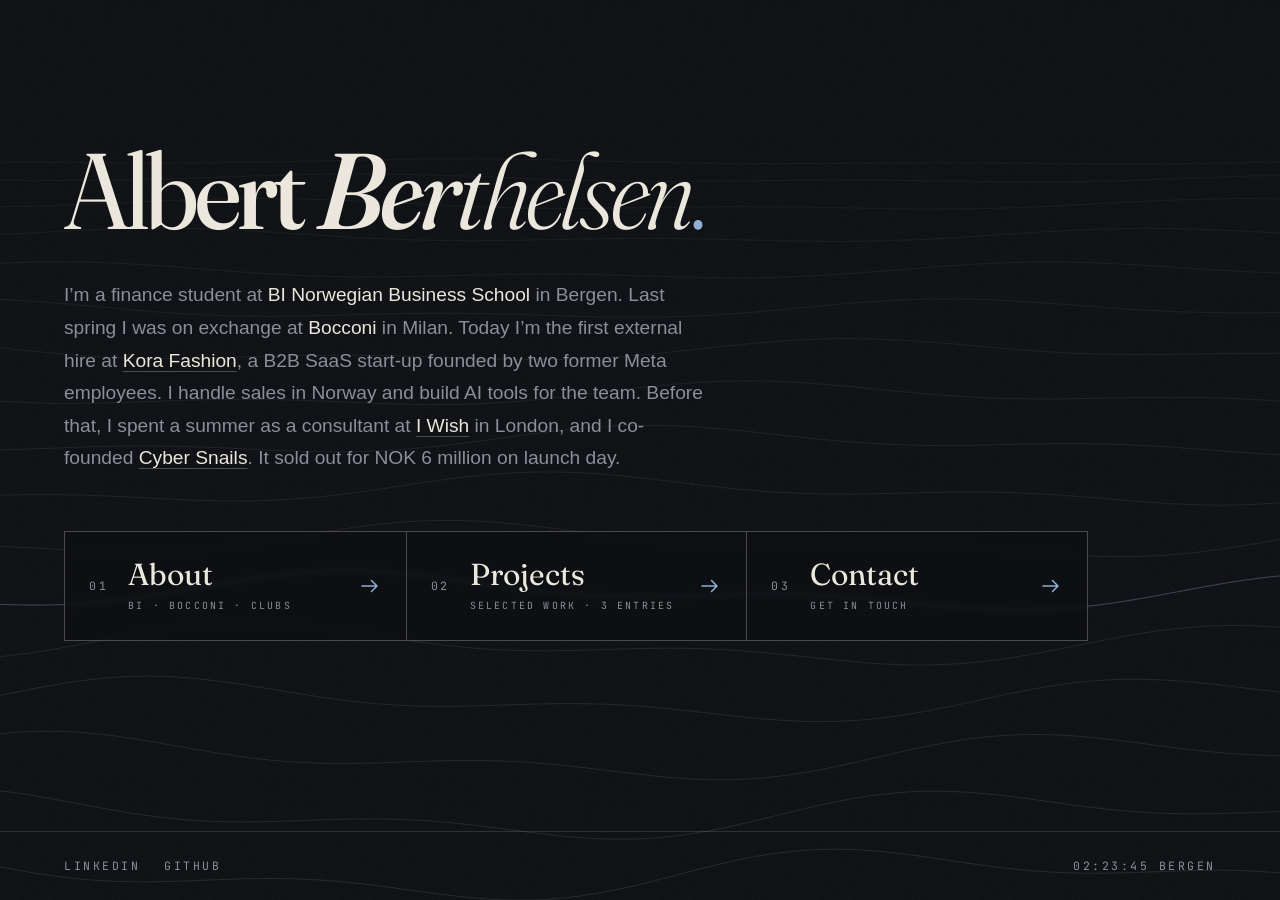
==== index.html @ fa3b4b30 "Living name: letters get heavier near the cursor, with an intro wave Co-Authored-By: Claude Opus 5.5" ====
<!doctype html>
<html lang="en">
<head>
  <meta charset="utf-8">
  <meta name="viewport" content="width=device-width, initial-scale=1">
  <title>Albert Berthelsen</title>
  <meta name="description" content="Hi, I’m Albert. Finance student in Bergen.">
  <link rel="canonical" href="https://albertberthelsen.com/">
  <meta property="og:title" content="Albert Berthelsen">
  <meta property="og:description" content="Hi, I’m Albert. Finance student in Bergen.">
  <meta property="og:url" content="https://albertberthelsen.com/">
  <meta property="og:type" content="website">
  <meta property="og:site_name" content="Albert Berthelsen">
  <meta property="og:image" content="https://albertberthelsen.com/og-portrait.jpg">
  <meta property="og:image:width" content="878">
  <meta property="og:image:height" content="1098">
  <meta property="og:image:alt" content="Hi, I’m Albert. Finance student in Bergen.">
  <meta name="twitter:card" content="summary">
  <meta name="twitter:image" content="https://albertberthelsen.com/og-portrait.jpg">
  <meta name="theme-color" content="#0c0e12">
  <link rel="icon" href="/favicon.svg" type="image/svg+xml">
  <link rel="icon" href="/favicon-32.png" type="image/png" sizes="32x32">
  <link rel="apple-touch-icon" href="/apple-touch-icon.png">
  <link rel="preconnect" href="https://fonts.googleapis.com">
  <link rel="preconnect" href="https://fonts.gstatic.com" crossorigin>
  <link rel="stylesheet" href="https://fonts.googleapis.com/css2?family=Fraunces:ital,opsz,wght,SOFT@0,9..144,100..900,0..100;1,9..144,100..900,0..100&family=JetBrains+Mono:wght@400&display=swap">
  <script>document.documentElement.classList.add("js");</script>
  <link rel="stylesheet" href="/css/style.css">
  <script defer src="/_vercel/insights/script.js"></script>
</head>
<body>
  <canvas id="market" aria-hidden="true"></canvas>
  <div class="curtain" aria-hidden="true"><span class="curtain-label"></span></div>

  

  <main class="hero">
      <h1 class="display"><span>Albert</span> <em>Berthelsen<span class="dot">.</span></em></h1>
    <p class="hero-intro">I&rsquo;m a finance student at <span class="hl">BI Norwegian Business School</span> in Bergen. Last spring I was on exchange at <span class="hl">Bocconi</span> in Milan. Today I&rsquo;m the first external hire at <a class="hl" href="/projects/ai-gtm-toolkit">Kora Fashion</a>, a B2B SaaS start-up founded by two former Meta employees. I handle sales in Norway and build AI tools for the team. Before that, I spent a summer as a consultant at <a class="hl" href="/projects/vuse-market-research">I Wish</a> in London, and I co-founded <a class="hl" href="/projects/cyber-snails">Cyber Snails</a>. It sold out for NOK 6 million on launch day.</p>
    <nav class="cards" aria-label="Main">
      <a class="card" href="/about">
        <span class="mono">01</span>
        <span><span class="card-title">About</span><span class="mono card-sub">BI &middot; Bocconi &middot; Clubs</span></span>
        <span class="card-arrow"><svg class="arrow" viewBox="0 0 24 24" aria-hidden="true"><path d="M4 12h15M13.5 6.5 19 12l-5.5 5.5"/></svg></span>
      </a>
      <a class="card" href="/projects">
        <span class="mono">02</span>
        <span><span class="card-title">Projects</span><span class="mono card-sub">Selected work &middot; 3 entries</span></span>
        <span class="card-arrow"><svg class="arrow" viewBox="0 0 24 24" aria-hidden="true"><path d="M4 12h15M13.5 6.5 19 12l-5.5 5.5"/></svg></span>
      </a>
      <a class="card" href="/contact">
        <span class="mono">03</span>
        <span><span class="card-title">Contact</span><span class="mono card-sub">Get in touch</span></span>
        <span class="card-arrow"><svg class="arrow" viewBox="0 0 24 24" aria-hidden="true"><path d="M4 12h15M13.5 6.5 19 12l-5.5 5.5"/></svg></span>
      </a>
    </nav>
  </main>

  <footer class="statusbar mono">
    <span class="foot-links"><a href="https://www.linkedin.com/in/albert-berthelsen-7a202219b" target="_blank" rel="noopener">LinkedIn</a><a href="https://github.com/albertberthelsen" target="_blank" rel="noopener">GitHub</a></span>
    <span id="clock">Bergen</span>
  </footer>

  <script src="/js/main.js" defer></script>
</body>
</html>
---- css/style.css ----
/* ---------- Tokens ---------- */
:root {
  --bg: #0c0e12;
  --text: #ece7dc;
  --muted: #8b8f97;
  --rule: rgba(236, 231, 220, 0.14);
  --rule-strong: rgba(236, 231, 220, 0.28);
  --accent: #8fb0d4;
  --serif: "Fraunces", Georgia, "Times New Roman", serif;
  --sans: -apple-system, BlinkMacSystemFont, "Segoe UI", Roboto, "Helvetica Neue", Arial, sans-serif;
  --mono: "JetBrains Mono", ui-monospace, SFMono-Regular, Menlo, monospace;
  --measure: 42rem;
  --gutter: clamp(1rem, 5vw, 4rem);
  color-scheme: dark;
}

/* ---------- Base ---------- */
*, *::before, *::after { box-sizing: border-box; }

html { -webkit-text-size-adjust: 100%; }

body {
  margin: 0;
  min-height: 100vh;
  min-height: 100svh;
  display: flex;
  flex-direction: column;
  background: var(--bg);
  color: var(--text);
  font-family: var(--sans);
  font-size: 1.0625rem;
  line-height: 1.7;
  -webkit-font-smoothing: antialiased;
  overflow-x: hidden;
}

/* Film grain */
body::after {
  content: "";
  position: fixed;
  inset: 0;
  pointer-events: none;
  z-index: 1;
  opacity: 0.06;
  background-image: url("data:image/svg+xml,%3Csvg xmlns='http://www.w3.org/2000/svg' width='160' height='160'%3E%3Cfilter id='n'%3E%3CfeTurbulence type='fractalNoise' baseFrequency='0.9' numOctaves='2' stitchTiles='stitch'/%3E%3C/filter%3E%3Crect width='100%25' height='100%25' filter='url(%23n)'/%3E%3C/svg%3E");
}

#market {
  position: fixed;
  inset: 0;
  width: 100%;
  height: 100%;
  z-index: 0;
  pointer-events: none;
}

.topbar, main, .statusbar { position: relative; z-index: 2; }

h1, h2, h3 {
  font-family: var(--serif);
  font-weight: 350;
  font-variation-settings: "opsz" 144, "SOFT" 30;
  line-height: 1.05;
  letter-spacing: -0.02em;
  margin: 0 0 1rem;
}
h1 em, h2 em, .display em { font-style: italic; font-weight: 300; }

h1 { font-size: clamp(3rem, 9vw, 6rem); }
h2 { font-size: clamp(1.75rem, 4vw, 2.4rem); margin-top: 4.5rem; }
h3 { font-size: 1.4rem; margin: 0; }

p { margin: 0 0 1.25rem; }

a {
  color: inherit;
  text-decoration: underline;
  text-decoration-color: var(--rule-strong);
  text-underline-offset: 0.22em;
  transition: color 0.2s ease, text-decoration-color 0.2s ease;
}
a:hover { text-decoration-color: var(--accent); }

:focus-visible { outline: 1px solid var(--accent); outline-offset: 4px; }

::selection { background: var(--accent); color: var(--bg); }

ul { padding-left: 1.1rem; margin: 0 0 1.25rem; }
li { margin-bottom: 0.5rem; }
li::marker { color: var(--accent); }

strong { font-weight: 600; }

/* ---------- Mono labels ---------- */
.mono {
  font-family: var(--mono);
  font-size: 0.72rem;
  letter-spacing: 0.22em;
  text-transform: uppercase;
  color: var(--muted);
}
.accent { color: var(--accent); }

.kicker {
  display: flex;
  align-items: center;
  gap: 1.25rem;
  margin: 0 0 2rem;
}
.kicker::before {
  content: "";
  width: 4rem;
  height: 1px;
  background: var(--accent);
  flex-shrink: 0;
}

/* ---------- Top & bottom bars ---------- */
.topbar {
  display: flex;
  flex-wrap: wrap;
  align-items: center;
  justify-content: space-between;
  gap: 0.75rem 2rem;
  padding: 1.75rem var(--gutter);
}


.brand {
  font-family: var(--serif);
  font-size: 1.3rem;
  letter-spacing: -0.01em;
  text-decoration: none;
}
.brand em { font-style: italic; font-weight: 300; }

.site-nav { display: flex; gap: 1.75rem; }
.site-nav a { text-decoration: none; }
.site-nav a:hover,
.site-nav a[aria-current="page"] { color: var(--text); }
.site-nav a[aria-current="page"]::before {
  content: "";
  display: inline-block;
  width: 6px;
  height: 6px;
  margin-right: 0.6em;
  vertical-align: 0.15em;
  background: var(--accent);
}

main { flex: 1; padding: 4rem var(--gutter) 6rem; }

.statusbar {
  display: flex;
  flex-wrap: wrap;
  justify-content: space-between;
  gap: 0.5rem 2rem;
  padding: 1.5rem var(--gutter);
  border-top: 1px solid var(--rule);
}
.statusbar a { text-decoration: none; }
.statusbar a:hover { color: var(--text); }


/* ---------- Home hero ---------- */
.hero { display: flex; flex-direction: column; justify-content: center; padding-top: 3rem; }

.display {
  font-size: clamp(3.6rem, 8.4vw, 10rem);
  white-space: nowrap;
  line-height: 0.9;
  letter-spacing: -0.035em;
  margin: 0 0 2.5rem;
}
.display > span, .display > em { display: inline; }
.display .dot { display: inline; color: var(--accent); font-style: normal; }


.hero-intro {
  max-width: 40rem;
  font-size: 1.2rem;
  line-height: 1.7;
  color: var(--muted);
  margin-bottom: 3.5rem;
}
.hero-intro .hl { color: var(--text); }
.hero-intro a.hl {
  text-decoration: underline;
  text-decoration-color: var(--rule-strong);
}
.hero-intro a.hl:hover { text-decoration-color: var(--accent); }

/* Index cards */
.cards {
  display: grid;
  grid-template-columns: repeat(3, minmax(0, 1fr));
  max-width: 64rem;
  border: 1px solid var(--rule-strong);
  background: rgba(12, 14, 18, 0.6);
  backdrop-filter: blur(2px);
}
.card {
  display: grid;
  grid-template-columns: auto 1fr auto;
  align-items: center;
  gap: 0 1.25rem;
  padding: 1.6rem 1.5rem;
  text-decoration: none;
  transition: background 0.25s ease;
}
.card + .card { border-left: 1px solid var(--rule-strong); }
.card:hover { background: rgba(143, 176, 212, 0.07); }
.card-title { font-family: var(--serif); font-size: 1.9rem; line-height: 1.1; display: block; }
.card-sub { display: block; margin-top: 0.4rem; font-size: 0.62rem; }
.card-arrow { color: var(--accent); font-size: 1.5rem; transition: transform 0.25s ease; }
.card:hover .card-arrow { transform: translateX(5px); }

/* ---------- Inner pages ---------- */
.wrap { max-width: var(--measure); }

.lede { font-size: 1.25rem; line-height: 1.6; }
.muted { color: var(--muted); }

/* Project list */
.project-list { list-style: none; padding: 0; margin: 3rem 0 0; border-top: 1px solid var(--rule-strong); }
.project-list li { margin: 0; border-bottom: 1px solid var(--rule-strong); }
.project-list a {
  display: grid;
  grid-template-columns: 3rem 1fr auto;
  gap: 0 1rem;
  align-items: start;
  padding: 2rem 0;
  text-decoration: none;
}
.project-list .idx { padding-top: 0.6rem; }
.project-list h2 { font-size: 1.9rem; margin: 0.35rem 0 0.5rem; }
.project-list p { margin: 0; color: var(--muted); }
.project-list .card-arrow { padding-top: 1.6rem; }
.project-list a:hover h2 { color: var(--accent); }
.project-list a:hover .card-arrow { transform: translateX(5px); }

/* Facts */
.facts {
  display: grid;
  grid-template-columns: max-content 1fr;
  gap: 0.9rem 2.5rem;
  margin: 2.5rem 0 1rem;
  padding: 1.75rem 0;
  border-top: 1px solid var(--rule-strong);
  border-bottom: 1px solid var(--rule-strong);
}
.facts dt { padding-top: 0.3rem; }
.facts dd { margin: 0; }

/* Timeline entries */
.entry {
  display: grid;
  grid-template-columns: 9rem 1fr;
  gap: 0 2rem;
  padding: 1.75rem 0;
  border-top: 1px solid var(--rule);
}
.entry-date { padding-top: 0.45rem; }
.entry-role { font-style: italic; color: var(--muted); margin: 0.25rem 0 0.75rem; }
.entry p:last-child { margin-bottom: 0; }

.back { display: inline-block; margin-top: 4rem; text-decoration: none; }
.back:hover { color: var(--accent); }

.big-link {
  font-family: var(--serif);
  font-size: clamp(1.6rem, 6vw, 3rem);
  font-style: italic;
  font-weight: 300;
  text-decoration-thickness: 1px;
  word-break: break-word;
}

/* ---------- Small screens ---------- */
@media (max-width: 52rem) {
  .cards { grid-template-columns: 1fr; }
  .card + .card { border-left: 0; border-top: 1px solid var(--rule-strong); }
}

@media (max-width: 34rem) {
  body { font-size: 1rem; }
  .topbar { padding-top: 1.25rem; padding-bottom: 1.25rem; }
  .site-nav { gap: 1.25rem; }
  main { padding-top: 2.5rem; padding-bottom: 4rem; }
  .hero { padding-top: 2.5rem; }
  .kicker::before { width: 2.5rem; }
  .display { font-size: clamp(3.6rem, 17vw, 6rem); white-space: normal; }
  .display > span, .display > em { display: block; }
  .display em { padding-left: 0.2em; }
  .card { padding: 1.3rem 1.1rem; }
  .card-title { font-size: 1.6rem; }
  .project-list a { grid-template-columns: 2.25rem 1fr; }
  .project-list .card-arrow { display: none; }
  .facts { grid-template-columns: 1fr; gap: 0.15rem; }
  .facts dd { margin-bottom: 1rem; }
  .entry { grid-template-columns: 1fr; }
  .entry-date { padding: 0 0 0.35rem; }
  .hide-sm { display: none; }
}

@media (prefers-reduced-motion: reduce) {
  *, *::before, *::after { animation: none !important; transition: none !important; }
}



/* Footer links */
.foot-links { display: inline-flex; gap: 1.5rem; }

/* About header with portrait */
.about-head {
  display: flex;
  align-items: center;
  gap: 1.75rem;
  margin-bottom: 1.5rem;
}
.about-head h1 { margin: 0; }
.portrait {
  width: 7.5rem;
  height: 7.5rem;
  flex-shrink: 0;
  border-radius: 50%;
  object-fit: cover;
  filter: saturate(0.85);
  box-shadow: 0 0 0 1px var(--rule-strong), 0 0 0 6px var(--bg), 0 0 0 7px rgba(143, 176, 212, 0.35);
}

@media (max-width: 34rem) {
  .portrait { width: 5.5rem; height: 5.5rem; }
  .about-head { gap: 1.25rem; }
}

/* External links */
a.ext::after {
  content: "";
  display: inline-block;
  width: 0.55em;
  height: 0.55em;
  margin-left: 0.3em;
  vertical-align: 0.3em;
  background: var(--accent);
  -webkit-mask: url("data:image/svg+xml,%3Csvg xmlns='http://www.w3.org/2000/svg' viewBox='0 0 12 12'%3E%3Cpath d='M2 10 10 2M4 2h6v6' fill='none' stroke='black' stroke-width='1.4'/%3E%3C/svg%3E") center / contain no-repeat;
  mask: url("data:image/svg+xml,%3Csvg xmlns='http://www.w3.org/2000/svg' viewBox='0 0 12 12'%3E%3Cpath d='M2 10 10 2M4 2h6v6' fill='none' stroke='black' stroke-width='1.4'/%3E%3C/svg%3E") center / contain no-repeat;
}
h3 a.ext { text-decoration: none; }
h3 a.ext:hover { color: var(--accent); }

/* ---------- Page transitions ---------- */
.curtain {
  position: fixed;
  inset: 0;
  z-index: 50;
  pointer-events: none;
  display: flex;
  align-items: flex-end;
  padding: 0 var(--gutter) clamp(2rem, 8vh, 5rem);
  overflow: hidden;
  background: #14171d;
  border-top: 1px solid var(--accent);
  transform: translateY(101%);
  will-change: transform;
}

.curtain-label {
  font-family: var(--serif);
  font-size: clamp(3.2rem, 12vw, 9rem);
  font-style: italic;
  font-weight: 300;
  font-variation-settings: "opsz" 144, "SOFT" 30;
  line-height: 1;
  letter-spacing: -0.03em;
  color: var(--text);
  opacity: 0;
}
.curtain-label:not(:empty)::after { content: "."; font-style: normal; color: var(--accent); }

html.leaving .curtain { animation: curtain-in 0.35s cubic-bezier(0.7, 0, 0.2, 1) forwards; }
html.leaving .curtain-label { animation: label-in 0.3s cubic-bezier(0.2, 0.8, 0.2, 1) 0.12s forwards; }

html.arrived .curtain-label { opacity: 1; }
html.arrived .curtain { animation: curtain-out 0.5s cubic-bezier(0.7, 0, 0.2, 1) 0.05s forwards; transform: none; }

@keyframes curtain-in {
  from { transform: translateY(101%); }
  to { transform: none; }
}
@keyframes curtain-out {
  from { transform: none; }
  to { transform: translateY(-101%); }
}
@keyframes label-in {
  from { opacity: 0; transform: translateY(40%); }
  to { opacity: 1; transform: none; }
}

/* Content rises into place, one element after another */
.js .rv { opacity: 0; }
.js.ready .rv {
  animation: rise 0.6s cubic-bezier(0.2, 0.8, 0.2, 1) both;
  animation-delay: calc(var(--i, 0) * 45ms + var(--d, 0ms));
}
@keyframes rise {
  from { opacity: 0; transform: translateY(16px); }
  to { opacity: 1; transform: none; }
}

/* ---------- Portrait lightbox ---------- */
.portrait-btn {
  padding: 0;
  border: 0;
  background: none;
  border-radius: 50%;
  cursor: zoom-in;
  flex-shrink: 0;
  transition: transform 0.4s cubic-bezier(0.2, 0.8, 0.2, 1);
}
.portrait-btn:hover { transform: scale(1.04); }
.portrait-btn .portrait { display: block; }

.lightbox {
  max-width: min(92vw, 30rem);
  max-height: 92vh;
  padding: 0;
  border: 1px solid var(--rule-strong);
  background: var(--bg);
  overflow: visible;
}
.lightbox[open] { animation: zoom-in 0.45s cubic-bezier(0.2, 0.8, 0.2, 1); }
.lightbox::backdrop { background: rgba(6, 7, 9, 0.85); backdrop-filter: blur(4px); }
.lightbox img { display: block; width: 100%; height: auto; max-height: 92vh; object-fit: contain; cursor: zoom-out; }
.lightbox-close {
  position: absolute;
  top: -2.25rem;
  right: 0;
  padding: 0.25rem 0;
  border: 0;
  background: none;
  color: var(--muted);
  cursor: pointer;
}
.lightbox-close:hover { color: var(--text); }
@keyframes zoom-in {
  from { opacity: 0; transform: scale(0.94); }
  to { opacity: 1; transform: none; }
}

@media (prefers-reduced-motion: reduce) {
  .js .rv { opacity: 1; }
  .curtain { display: none; }
}

/* ---------- Photos in project pages ---------- */
.photo { margin: 2.5rem 0; }
.photo-btn {
  display: block;
  width: 100%;
  padding: 0;
  border: 1px solid var(--rule-strong);
  background: none;
  cursor: zoom-in;
  overflow: hidden;
}
.photo-btn img {
  display: block;
  width: 100%;
  height: auto;
  filter: saturate(0.85);
  transition: transform 0.6s cubic-bezier(0.2, 0.8, 0.2, 1);
}
.photo-btn:hover img { transform: scale(1.02); }
.photo figcaption { margin-top: 0.75rem; font-size: 0.65rem; line-height: 1.8; }

/* ---------- Guided flow ---------- */

.next {
  display: grid;
  grid-template-columns: 1fr auto;
  align-items: end;
  gap: 0.5rem 1.5rem;
  margin-top: 5rem;
  padding: 2.5rem 0 0.5rem;
  border-top: 1px solid var(--rule-strong);
  text-decoration: none;
}
.next .mono { grid-column: 1 / -1; }
.next-title {
  font-family: var(--serif);
  font-size: clamp(2.2rem, 7vw, 4.5rem);
  font-style: italic;
  font-weight: 300;
  font-variation-settings: "opsz" 144, "SOFT" 30;
  line-height: 1.05;
  letter-spacing: -0.03em;
  transition: color 0.3s ease;
}
.next-title .dot { font-style: normal; color: var(--accent); }
.next .card-arrow { font-size: clamp(1.6rem, 4vw, 2.4rem); padding-bottom: 0.4rem; }
.next:hover .next-title { color: var(--accent); }
.next:hover .card-arrow { transform: translateX(8px); }
.next + .back { margin-top: 2rem; }
.facts + .next { margin-top: 3rem; padding-top: 0.5rem; border-top: 0; }

/* SVG arrows */
.arrow {
  display: inline-block;
  width: 1em;
  height: 1em;
  vertical-align: -0.15em;
  fill: none;
  stroke: currentColor;
  stroke-width: 1.5;
  stroke-linecap: round;
  stroke-linejoin: round;
}
.card-arrow { display: inline-flex; }
a.ext { white-space: nowrap; }

/* ---------- Contact ---------- */
.wrap-wide { max-width: 72rem; }

.contact-grid {
  display: grid;
  grid-template-columns: minmax(0, 0.85fr) minmax(0, 1fr) minmax(0, 1.15fr);
  gap: 3.5rem;
  align-items: center;
}

.contact-photo { margin: 0; }
.contact-photo img {
  display: block;
  width: 100%;
  height: auto;
  aspect-ratio: 4 / 5;
  object-fit: cover;
  object-position: center 15%;
  border: 1px solid var(--rule-strong);
  filter: saturate(0.85);
}

.contact-facts {
  display: grid;
  grid-template-columns: max-content 1fr;
  margin: 0;
}
.contact-facts dt,
.contact-facts dd {
  margin: 0;
  padding: 0.95rem 0;
  border-bottom: 1px solid var(--rule);
}
.contact-facts dt { padding-right: 2rem; padding-top: 1.2rem; }
.contact-facts a { color: var(--accent); text-decoration: none; }
.contact-facts a:hover { text-decoration: underline; }

.contact-cta h1 {
  font-size: clamp(2.2rem, 3.4vw, 3.3rem);
  line-height: 1.12;
  margin: 0 0 2.5rem;
}
.contact-email {
  font-style: italic;
  font-weight: 300;
  color: var(--accent);
  text-decoration: underline;
  text-decoration-thickness: 1px;
  text-underline-offset: 0.18em;
  text-decoration-color: var(--rule-strong);
}
.contact-email:hover { text-decoration-color: var(--accent); }

.send {
  position: relative;
  isolation: isolate;
  overflow: hidden;
  display: inline-flex;
  align-items: center;
  gap: 1rem;
  padding: 1.15rem 1.6rem;
  border: 1px solid var(--rule-strong);
  color: var(--text);
  text-decoration: none;
  transition: color 0.35s ease, border-color 0.35s ease;
}
.send::before {
  content: "";
  position: absolute;
  inset: 0;
  z-index: -1;
  background: var(--accent);
  transform: translateY(101%);
  transition: transform 0.45s cubic-bezier(0.7, 0, 0.2, 1);
}
.send:hover { color: var(--bg); border-color: var(--accent); }
.send:hover::before { transform: none; }

@media (max-width: 60rem) {
  .contact-grid { grid-template-columns: 1fr; gap: 2.5rem; }
  .contact-photo { max-width: 20rem; }
  .contact-cta { order: -1; }
  .contact-photo { order: -2; }
}
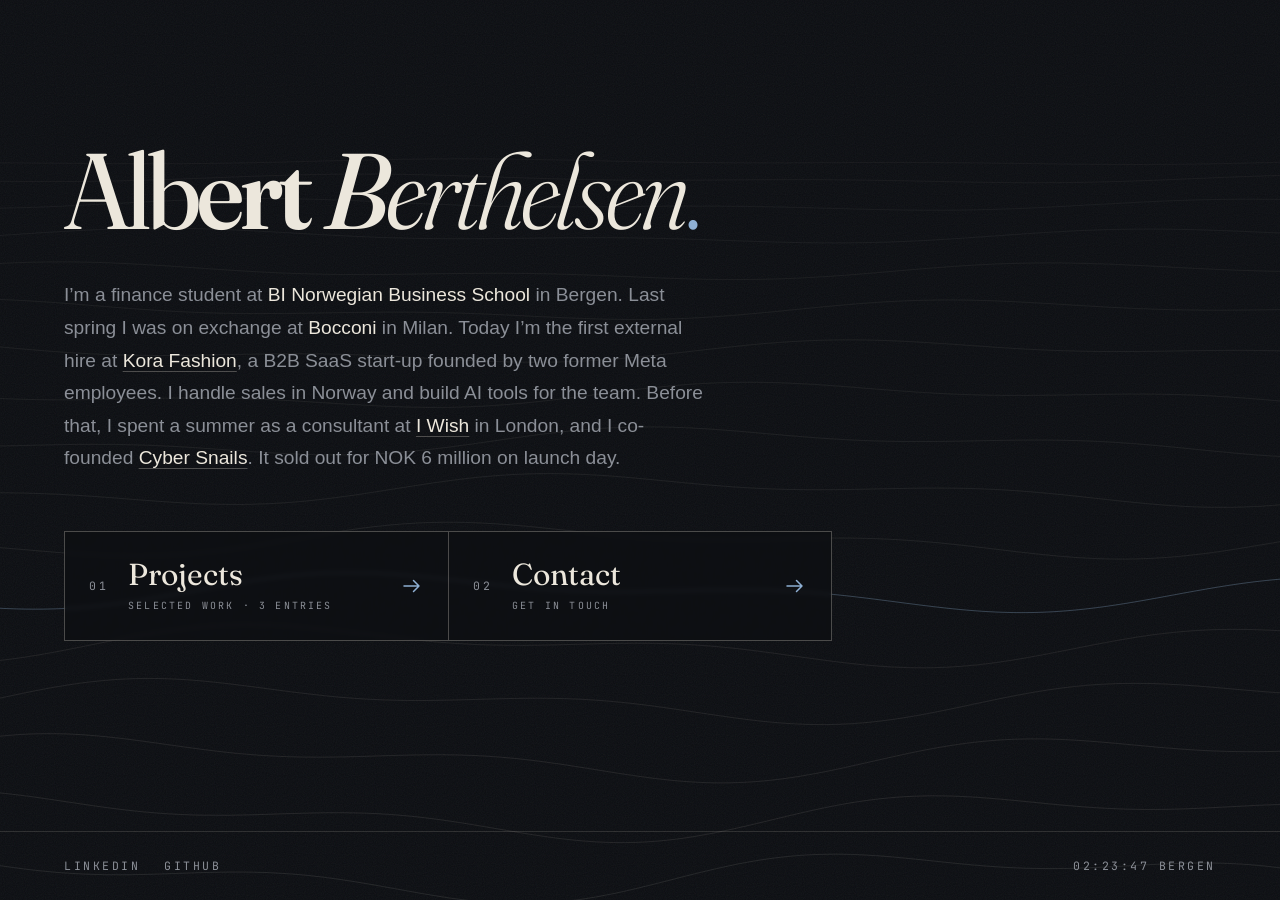
==== commit 1829be4c: "Portfolio first: drop About page, move it into a panel on Contact Co-Authored-By: Claude Opus 5.5 <n" ====
--- a/index.html
+++ b/index.html
@@ -38,18 +38,13 @@
       <h1 class="display"><span>Albert</span> <em>Berthelsen<span class="dot">.</span></em></h1>
     <p class="hero-intro">I&rsquo;m a finance student at <span class="hl">BI Norwegian Business School</span> in Bergen. Last spring I was on exchange at <span class="hl">Bocconi</span> in Milan. Today I&rsquo;m the first external hire at <a class="hl" href="/projects/ai-gtm-toolkit">Kora Fashion</a>, a B2B SaaS start-up founded by two former Meta employees. I handle sales in Norway and build AI tools for the team. Before that, I spent a summer as a consultant at <a class="hl" href="/projects/vuse-market-research">I Wish</a> in London, and I co-founded <a class="hl" href="/projects/cyber-snails">Cyber Snails</a>. It sold out for NOK 6 million on launch day.</p>
     <nav class="cards" aria-label="Main">
-      <a class="card" href="/about">
+      <a class="card" href="/projects">
         <span class="mono">01</span>
-        <span><span class="card-title">About</span><span class="mono card-sub">BI &middot; Bocconi &middot; Clubs</span></span>
-        <span class="card-arrow"><svg class="arrow" viewBox="0 0 24 24" aria-hidden="true"><path d="M4 12h15M13.5 6.5 19 12l-5.5 5.5"/></svg></span>
-      </a>
-      <a class="card" href="/projects">
-        <span class="mono">02</span>
         <span><span class="card-title">Projects</span><span class="mono card-sub">Selected work &middot; 3 entries</span></span>
         <span class="card-arrow"><svg class="arrow" viewBox="0 0 24 24" aria-hidden="true"><path d="M4 12h15M13.5 6.5 19 12l-5.5 5.5"/></svg></span>
       </a>
       <a class="card" href="/contact">
-        <span class="mono">03</span>
+        <span class="mono">02</span>
         <span><span class="card-title">Contact</span><span class="mono card-sub">Get in touch</span></span>
         <span class="card-arrow"><svg class="arrow" viewBox="0 0 24 24" aria-hidden="true"><path d="M4 12h15M13.5 6.5 19 12l-5.5 5.5"/></svg></span>
       </a>
--- a/css/style.css
+++ b/css/style.css
@@ -193,8 +193,8 @@
 /* Index cards */
 .cards {
   display: grid;
-  grid-template-columns: repeat(3, minmax(0, 1fr));
-  max-width: 64rem;
+  grid-template-columns: repeat(2, minmax(0, 1fr));
+  max-width: 48rem;
   border: 1px solid var(--rule-strong);
   background: rgba(12, 14, 18, 0.6);
   backdrop-filter: blur(2px);
@@ -312,28 +312,6 @@
 /* Footer links */
 .foot-links { display: inline-flex; gap: 1.5rem; }
 
-/* About header with portrait */
-.about-head {
-  display: flex;
-  align-items: center;
-  gap: 1.75rem;
-  margin-bottom: 1.5rem;
-}
-.about-head h1 { margin: 0; }
-.portrait {
-  width: 7.5rem;
-  height: 7.5rem;
-  flex-shrink: 0;
-  border-radius: 50%;
-  object-fit: cover;
-  filter: saturate(0.85);
-  box-shadow: 0 0 0 1px var(--rule-strong), 0 0 0 6px var(--bg), 0 0 0 7px rgba(143, 176, 212, 0.35);
-}
-
-@media (max-width: 34rem) {
-  .portrait { width: 5.5rem; height: 5.5rem; }
-  .about-head { gap: 1.25rem; }
-}
 
 /* External links */
 a.ext::after {
@@ -409,19 +387,7 @@
   to { opacity: 1; transform: none; }
 }
 
-/* ---------- Portrait lightbox ---------- */
-.portrait-btn {
-  padding: 0;
-  border: 0;
-  background: none;
-  border-radius: 50%;
-  cursor: zoom-in;
-  flex-shrink: 0;
-  transition: transform 0.4s cubic-bezier(0.2, 0.8, 0.2, 1);
-}
-.portrait-btn:hover { transform: scale(1.04); }
-.portrait-btn .portrait { display: block; }
-
+/* ---------- Lightbox ---------- */
 .lightbox {
   max-width: min(92vw, 30rem);
   max-height: 92vh;
@@ -604,3 +570,37 @@
   .contact-cta { order: -1; }
   .contact-photo { order: -2; }
 }
+
+/* ---------- About panel (contact page) ---------- */
+.cta-row { display: flex; flex-wrap: wrap; gap: 0.75rem; }
+.send-ghost { background: none; line-height: inherit; color: var(--muted); cursor: pointer; }
+.send-ghost::before { background: var(--text); }
+.send-ghost:hover { color: var(--bg); border-color: var(--text); }
+
+.drawer {
+  position: fixed;
+  inset: 0 0 0 auto;
+  width: min(38rem, 100vw);
+  max-width: none;
+  height: 100%;
+  max-height: none;
+  margin: 0;
+  padding: 0;
+  border: 0;
+  border-left: 1px solid var(--rule-strong);
+  background: var(--bg);
+  color: var(--text);
+  overflow-y: auto;
+  overscroll-behavior: contain;
+}
+.drawer[open] { animation: drawer-in 0.45s cubic-bezier(0.2, 0.8, 0.2, 1); }
+.drawer::backdrop { background: rgba(6, 7, 9, 0.7); backdrop-filter: blur(3px); }
+.drawer-inner { padding: 2rem clamp(1.25rem, 5vw, 3rem) 4rem; }
+.drawer-head { display: flex; justify-content: space-between; align-items: center; margin-bottom: 1.5rem; }
+.drawer-head .kicker { margin: 0; }
+.drawer-head .lightbox-close { position: static; }
+.drawer h2 { margin-top: 3rem; }
+@keyframes drawer-in {
+  from { transform: translateX(100%); }
+  to { transform: none; }
+}
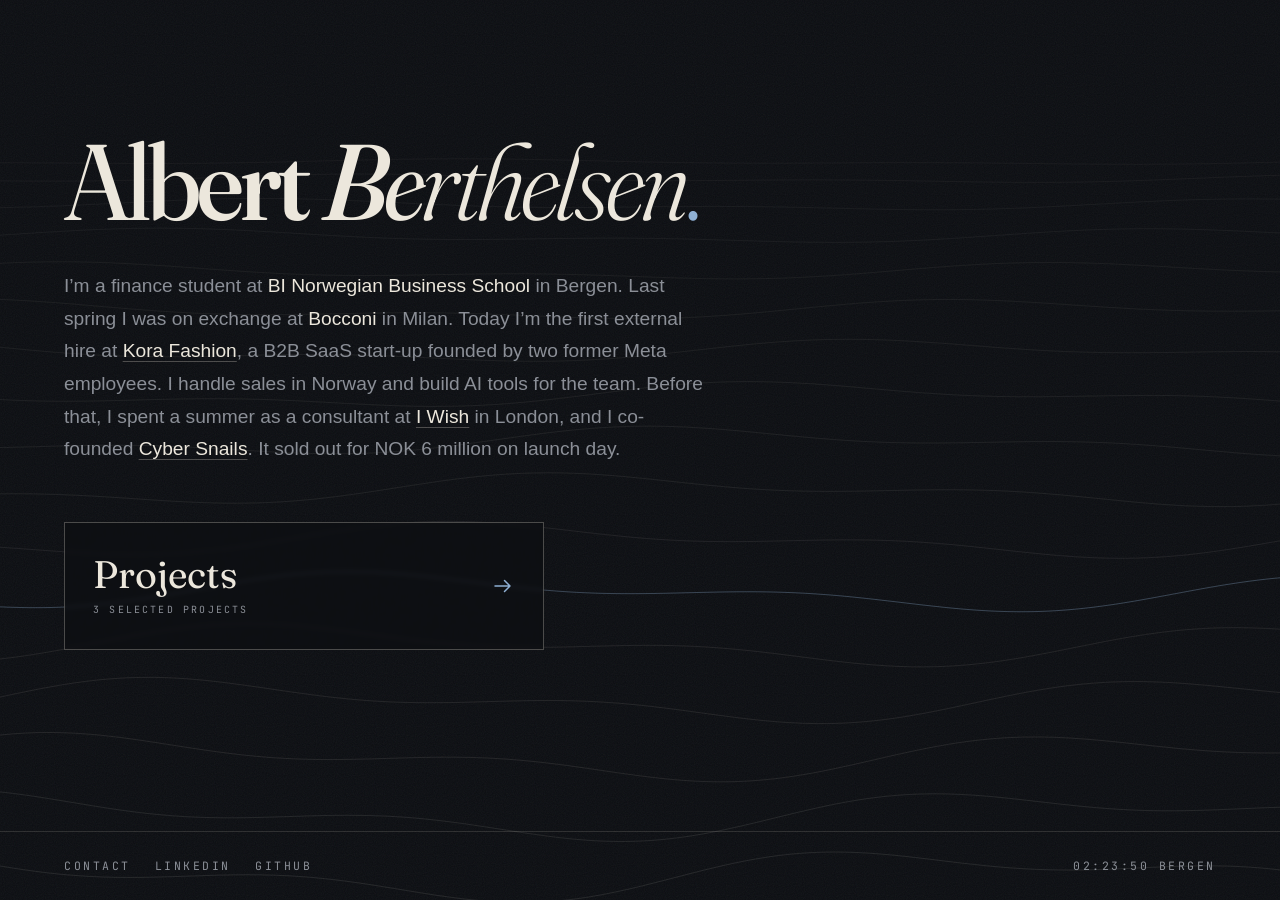
==== commit f2f9e10e: "Home leads into Projects only; Contact link in footer Co-Authored-By: Claude Opus 5.5 <noreply@anthr" ====
--- a/index.html
+++ b/index.html
@@ -37,22 +37,16 @@
   <main class="hero">
       <h1 class="display"><span>Albert</span> <em>Berthelsen<span class="dot">.</span></em></h1>
     <p class="hero-intro">I&rsquo;m a finance student at <span class="hl">BI Norwegian Business School</span> in Bergen. Last spring I was on exchange at <span class="hl">Bocconi</span> in Milan. Today I&rsquo;m the first external hire at <a class="hl" href="/projects/ai-gtm-toolkit">Kora Fashion</a>, a B2B SaaS start-up founded by two former Meta employees. I handle sales in Norway and build AI tools for the team. Before that, I spent a summer as a consultant at <a class="hl" href="/projects/vuse-market-research">I Wish</a> in London, and I co-founded <a class="hl" href="/projects/cyber-snails">Cyber Snails</a>. It sold out for NOK 6 million on launch day.</p>
-    <nav class="cards" aria-label="Main">
+    <nav class="cards cards-single" aria-label="Main">
       <a class="card" href="/projects">
-        <span class="mono">01</span>
-        <span><span class="card-title">Projects</span><span class="mono card-sub">Selected work &middot; 3 entries</span></span>
-        <span class="card-arrow"><svg class="arrow" viewBox="0 0 24 24" aria-hidden="true"><path d="M4 12h15M13.5 6.5 19 12l-5.5 5.5"/></svg></span>
-      </a>
-      <a class="card" href="/contact">
-        <span class="mono">02</span>
-        <span><span class="card-title">Contact</span><span class="mono card-sub">Get in touch</span></span>
+        <span><span class="card-title">Projects</span><span class="mono card-sub">3 selected projects</span></span>
         <span class="card-arrow"><svg class="arrow" viewBox="0 0 24 24" aria-hidden="true"><path d="M4 12h15M13.5 6.5 19 12l-5.5 5.5"/></svg></span>
       </a>
     </nav>
   </main>
 
   <footer class="statusbar mono">
-    <span class="foot-links"><a href="https://www.linkedin.com/in/albert-berthelsen-7a202219b" target="_blank" rel="noopener">LinkedIn</a><a href="https://github.com/albertberthelsen" target="_blank" rel="noopener">GitHub</a></span>
+    <span class="foot-links"><a href="/contact">Contact</a><a href="https://www.linkedin.com/in/albert-berthelsen-7a202219b" target="_blank" rel="noopener">LinkedIn</a><a href="https://github.com/albertberthelsen" target="_blank" rel="noopener">GitHub</a></span>
     <span id="clock">Bergen</span>
   </footer>
 
--- a/css/style.css
+++ b/css/style.css
@@ -604,3 +604,8 @@
   from { transform: translateX(100%); }
   to { transform: none; }
 }
+
+/* Home: a single way in */
+.cards-single { grid-template-columns: 1fr; max-width: 30rem; }
+.cards-single .card { grid-template-columns: 1fr auto; padding: 1.9rem 1.75rem; }
+.cards-single .card-title { font-size: 2.4rem; }
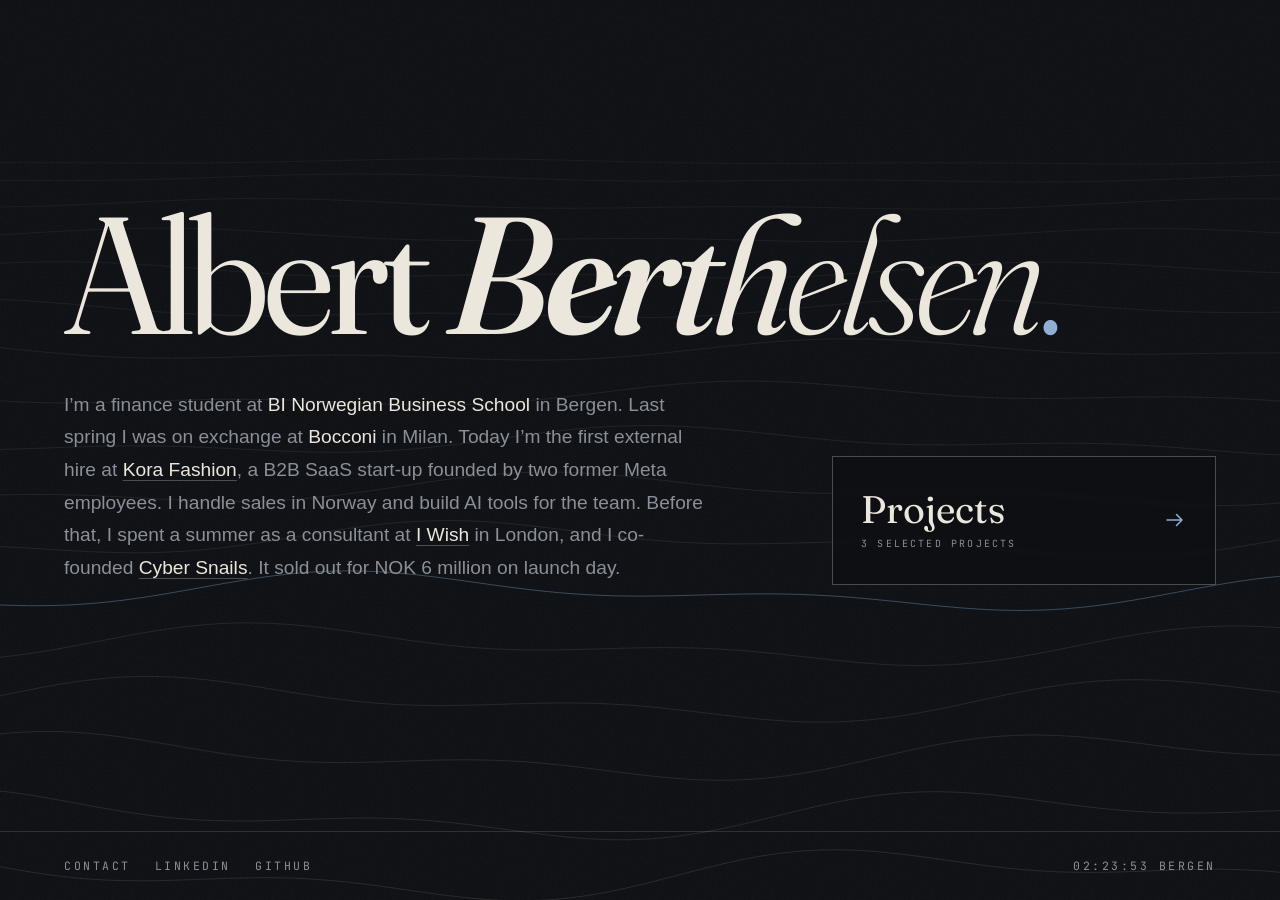
==== commit 464a3c14: "Balance home on wide screens: larger name, intro and Projects side by side, centered container Co-Au" ====
--- a/index.html
+++ b/index.html
@@ -36,6 +36,7 @@
 
   <main class="hero">
       <h1 class="display"><span>Albert</span> <em>Berthelsen<span class="dot">.</span></em></h1>
+    <div class="hero-body">
     <p class="hero-intro">I&rsquo;m a finance student at <span class="hl">BI Norwegian Business School</span> in Bergen. Last spring I was on exchange at <span class="hl">Bocconi</span> in Milan. Today I&rsquo;m the first external hire at <a class="hl" href="/projects/ai-gtm-toolkit">Kora Fashion</a>, a B2B SaaS start-up founded by two former Meta employees. I handle sales in Norway and build AI tools for the team. Before that, I spent a summer as a consultant at <a class="hl" href="/projects/vuse-market-research">I Wish</a> in London, and I co-founded <a class="hl" href="/projects/cyber-snails">Cyber Snails</a>. It sold out for NOK 6 million on launch day.</p>
     <nav class="cards cards-single" aria-label="Main">
       <a class="card" href="/projects">
@@ -43,6 +44,7 @@
         <span class="card-arrow"><svg class="arrow" viewBox="0 0 24 24" aria-hidden="true"><path d="M4 12h15M13.5 6.5 19 12l-5.5 5.5"/></svg></span>
       </a>
     </nav>
+    </div>
   </main>
 
   <footer class="statusbar mono">
--- a/css/style.css
+++ b/css/style.css
@@ -166,7 +166,7 @@
 .hero { display: flex; flex-direction: column; justify-content: center; padding-top: 3rem; }
 
 .display {
-  font-size: clamp(3.6rem, 8.4vw, 10rem);
+  font-size: clamp(3.2rem, 13vw, 11rem);
   white-space: nowrap;
   line-height: 0.9;
   letter-spacing: -0.035em;
@@ -609,3 +609,21 @@
 .cards-single { grid-template-columns: 1fr; max-width: 30rem; }
 .cards-single .card { grid-template-columns: 1fr auto; padding: 1.9rem 1.75rem; }
 .cards-single .card-title { font-size: 2.4rem; }
+
+/* ---------- Balanced layout on wide screens ---------- */
+.topbar, main, .statusbar { width: 100%; max-width: 84rem; margin-inline: auto; }
+
+.hero-body {
+  display: grid;
+  grid-template-columns: minmax(0, 40rem) minmax(16rem, 24rem);
+  justify-content: space-between;
+  align-items: end;
+  gap: 3rem;
+}
+.hero-body .hero-intro { margin-bottom: 0; }
+.hero-body .cards-single { max-width: none; }
+
+@media (max-width: 52rem) {
+  .hero-body { grid-template-columns: 1fr; gap: 3rem; }
+  .hero-body .cards-single { max-width: 30rem; }
+}
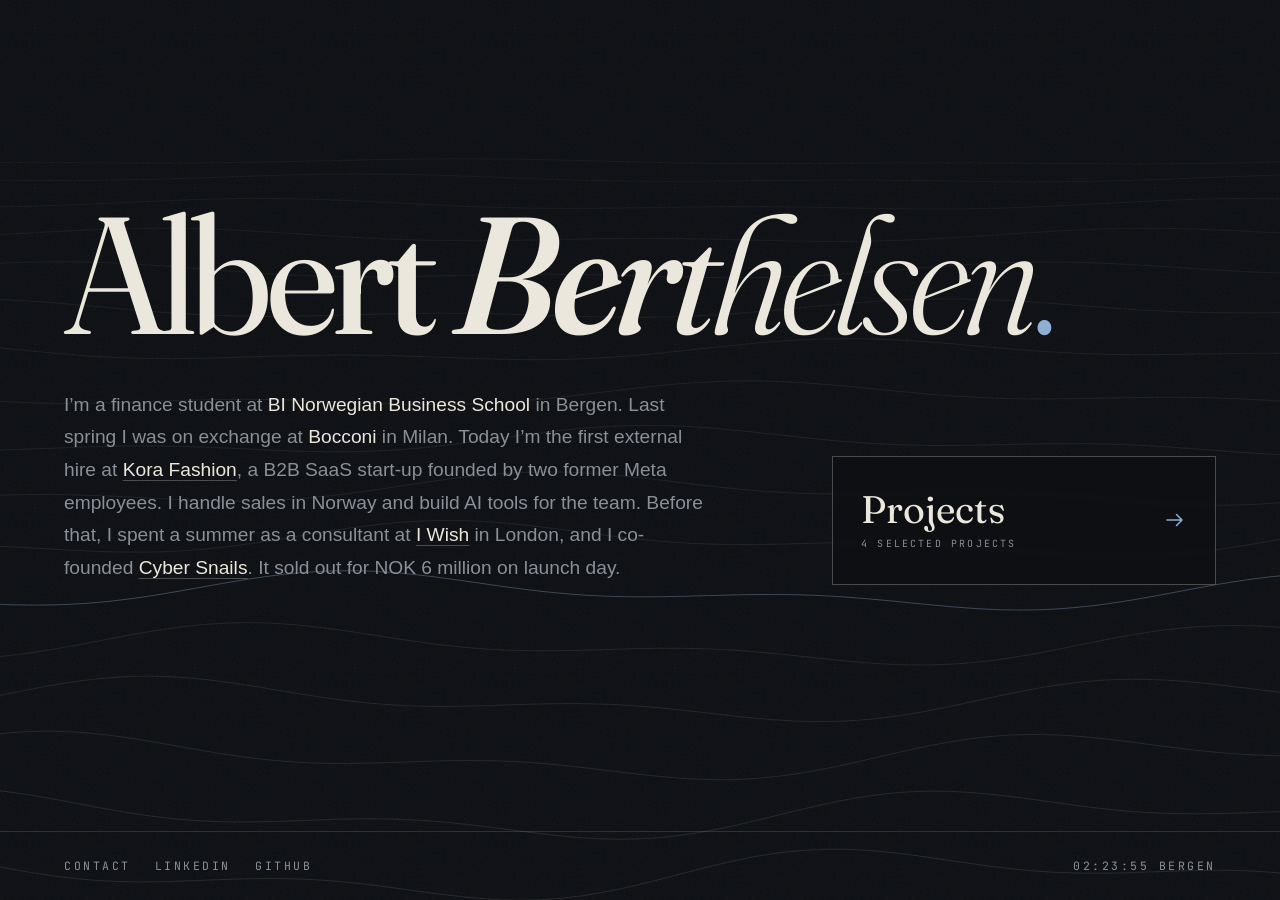
==== commit 73028b19: "Add annaberthelsen.com and Print Club as the first project Co-Authored-By: Claude Opus 5.5 <noreply@" ====
--- a/index.html
+++ b/index.html
@@ -40,7 +40,7 @@
     <p class="hero-intro">I&rsquo;m a finance student at <span class="hl">BI Norwegian Business School</span> in Bergen. Last spring I was on exchange at <span class="hl">Bocconi</span> in Milan. Today I&rsquo;m the first external hire at <a class="hl" href="/projects/ai-gtm-toolkit">Kora Fashion</a>, a B2B SaaS start-up founded by two former Meta employees. I handle sales in Norway and build AI tools for the team. Before that, I spent a summer as a consultant at <a class="hl" href="/projects/vuse-market-research">I Wish</a> in London, and I co-founded <a class="hl" href="/projects/cyber-snails">Cyber Snails</a>. It sold out for NOK 6 million on launch day.</p>
     <nav class="cards cards-single" aria-label="Main">
       <a class="card" href="/projects">
-        <span><span class="card-title">Projects</span><span class="mono card-sub">3 selected projects</span></span>
+        <span><span class="card-title">Projects</span><span class="mono card-sub">4 selected projects</span></span>
         <span class="card-arrow"><svg class="arrow" viewBox="0 0 24 24" aria-hidden="true"><path d="M4 12h15M13.5 6.5 19 12l-5.5 5.5"/></svg></span>
       </a>
     </nav>
--- a/css/style.css
+++ b/css/style.css
@@ -226,16 +226,22 @@
 .project-list li { margin: 0; border-bottom: 1px solid var(--rule-strong); }
 .project-list a {
   display: grid;
-  grid-template-columns: 3rem 1fr auto;
-  gap: 0 1rem;
+  grid-template-columns: 3rem minmax(0, 1fr) 13rem auto;
+  grid-template-areas: "idx main meta arrow";
+  gap: 0 2rem;
   align-items: start;
-  padding: 2rem 0;
+  padding: 2.25rem 0;
   text-decoration: none;
 }
-.project-list .idx { padding-top: 0.6rem; }
-.project-list h2 { font-size: 1.9rem; margin: 0.35rem 0 0.5rem; }
+.project-list .idx { grid-area: idx; }
+.project-list .pl-main { grid-area: main; }
+.project-list .pl-meta { grid-area: meta; padding-top: 0.75rem; }
+.project-list .card-arrow { grid-area: arrow; }
+.project-list .pl-main p { max-width: 40rem; }
+.project-list .idx { padding-top: 0.75rem; }
+.project-list h2 { font-size: 2.1rem; margin: 0 0 0.5rem; }
 .project-list p { margin: 0; color: var(--muted); }
-.project-list .card-arrow { padding-top: 1.6rem; }
+.project-list .card-arrow { padding-top: 0.5rem; }
 .project-list a:hover h2 { color: var(--accent); }
 .project-list a:hover .card-arrow { transform: translateX(5px); }
 
@@ -294,7 +300,11 @@
   .display em { padding-left: 0.2em; }
   .card { padding: 1.3rem 1.1rem; }
   .card-title { font-size: 1.6rem; }
-  .project-list a { grid-template-columns: 2.25rem 1fr; }
+  .project-list a {
+    grid-template-columns: 2.25rem minmax(0, 1fr);
+    grid-template-areas: "idx meta" ". main";
+  }
+  .project-list .pl-meta { padding: 0 0 0.4rem; }
   .project-list .card-arrow { display: none; }
   .facts { grid-template-columns: 1fr; gap: 0.15rem; }
   .facts dd { margin-bottom: 1rem; }
@@ -487,14 +497,21 @@
 a.ext { white-space: nowrap; }
 
 /* ---------- Contact ---------- */
-.wrap-wide { max-width: 72rem; }
-
+.wrap-wide { max-width: none; }
+
+.contact-title {
+  font-size: clamp(2rem, 5.2vw, 4.75rem);
+  line-height: 1.1;
+  margin: 0 0 3.5rem;
+  white-space: nowrap;
+}
 .contact-grid {
   display: grid;
-  grid-template-columns: minmax(0, 0.85fr) minmax(0, 1fr) minmax(0, 1.15fr);
-  gap: 3.5rem;
-  align-items: center;
-}
+  grid-template-columns: minmax(0, 22rem) minmax(0, 34rem);
+  gap: 4rem;
+  align-items: end;
+}
+.contact-side .cta-row { margin-top: 2.5rem; }
 
 .contact-photo { margin: 0; }
 .contact-photo img {
@@ -523,11 +540,6 @@
 .contact-facts a { color: var(--accent); text-decoration: none; }
 .contact-facts a:hover { text-decoration: underline; }
 
-.contact-cta h1 {
-  font-size: clamp(2.2rem, 3.4vw, 3.3rem);
-  line-height: 1.12;
-  margin: 0 0 2.5rem;
-}
 .contact-email {
   font-style: italic;
   font-weight: 300;
@@ -565,10 +577,9 @@
 .send:hover::before { transform: none; }
 
 @media (max-width: 60rem) {
+  .contact-title { white-space: normal; }
   .contact-grid { grid-template-columns: 1fr; gap: 2.5rem; }
   .contact-photo { max-width: 20rem; }
-  .contact-cta { order: -1; }
-  .contact-photo { order: -2; }
 }
 
 /* ---------- About panel (contact page) ---------- */
@@ -627,3 +638,37 @@
   .hero-body { grid-template-columns: 1fr; gap: 3rem; }
   .hero-body .cards-single { max-width: 30rem; }
 }
+
+/* ---------- Project pages: text and facts side by side ---------- */
+.project-layout {
+  margin-top: 3rem;
+  display: grid;
+  grid-template-columns: minmax(0, 42rem) minmax(14rem, 19rem);
+  justify-content: space-between;
+  gap: 4rem;
+  align-items: start;
+}
+.project-body { grid-column: 1; grid-row: 1; }
+.project-body > h2:first-child { margin-top: 0; }
+.project-facts { grid-column: 2; grid-row: 1; position: sticky; top: 2rem; }
+.project-facts .facts { grid-template-columns: 1fr; gap: 0.1rem; margin: 0; }
+.project-facts .facts dd { margin-bottom: 1rem; }
+.project-facts .facts dd:last-child { margin-bottom: 0; }
+
+@media (max-width: 52rem) {
+  .project-layout { grid-template-columns: 1fr; gap: 2.5rem; }
+  .project-body, .project-facts { grid-column: 1; grid-row: auto; position: static; }
+  .project-facts { order: -1; }
+}
+
+@media (max-width: 52rem) {
+  .project-list a {
+    grid-template-columns: 2.5rem minmax(0, 1fr) auto;
+    grid-template-areas: "idx meta arrow" ". main .";
+    gap: 0 1.25rem;
+  }
+  .project-list .pl-meta { padding: 0 0 0.4rem; }
+  .project-list .idx { padding-top: 0; }
+  .project-list .card-arrow { padding-top: 0; }
+}
+.lightbox-wide { max-width: min(92vw, 72rem); }
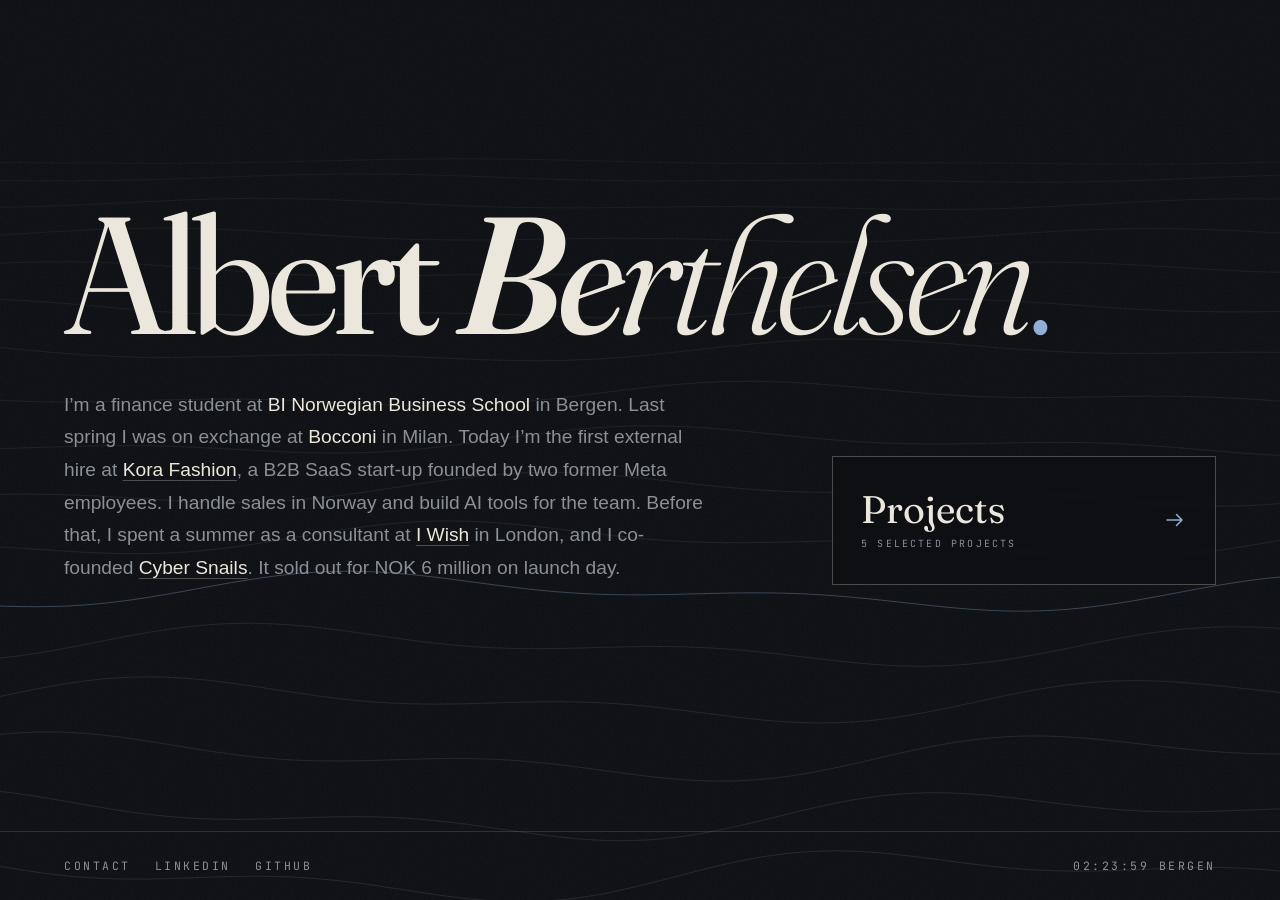
==== commit c33c8fe1: "Add FLNG Radar project Co-Authored-By: Claude Opus 5.5 <noreply@anthropic.com>" ====
--- a/index.html
+++ b/index.html
@@ -40,7 +40,7 @@
     <p class="hero-intro">I&rsquo;m a finance student at <span class="hl">BI Norwegian Business School</span> in Bergen. Last spring I was on exchange at <span class="hl">Bocconi</span> in Milan. Today I&rsquo;m the first external hire at <a class="hl" href="/projects/ai-gtm-toolkit">Kora Fashion</a>, a B2B SaaS start-up founded by two former Meta employees. I handle sales in Norway and build AI tools for the team. Before that, I spent a summer as a consultant at <a class="hl" href="/projects/vuse-market-research">I Wish</a> in London, and I co-founded <a class="hl" href="/projects/cyber-snails">Cyber Snails</a>. It sold out for NOK 6 million on launch day.</p>
     <nav class="cards cards-single" aria-label="Main">
       <a class="card" href="/projects">
-        <span><span class="card-title">Projects</span><span class="mono card-sub">4 selected projects</span></span>
+        <span><span class="card-title">Projects</span><span class="mono card-sub">5 selected projects</span></span>
         <span class="card-arrow"><svg class="arrow" viewBox="0 0 24 24" aria-hidden="true"><path d="M4 12h15M13.5 6.5 19 12l-5.5 5.5"/></svg></span>
       </a>
     </nav>
--- a/css/style.css
+++ b/css/style.css
@@ -672,3 +672,18 @@
   .project-list .card-arrow { padding-top: 0; }
 }
 .lightbox-wide { max-width: min(92vw, 72rem); }
+
+/* Contact fits on one screen */
+.contact-grid { align-items: center; }
+.contact-photo img { width: auto; max-width: 100%; height: min(27.5rem, 58vh); }
+.contact-facts dd { overflow-wrap: anywhere; }
+.contact-photo-btn {
+  display: block;
+  padding: 0;
+  border: 0;
+  background: none;
+  cursor: zoom-in;
+  overflow: hidden;
+}
+.contact-photo-btn img { transition: transform 0.6s cubic-bezier(0.2, 0.8, 0.2, 1); }
+.contact-photo-btn:hover img { transform: scale(1.02); }
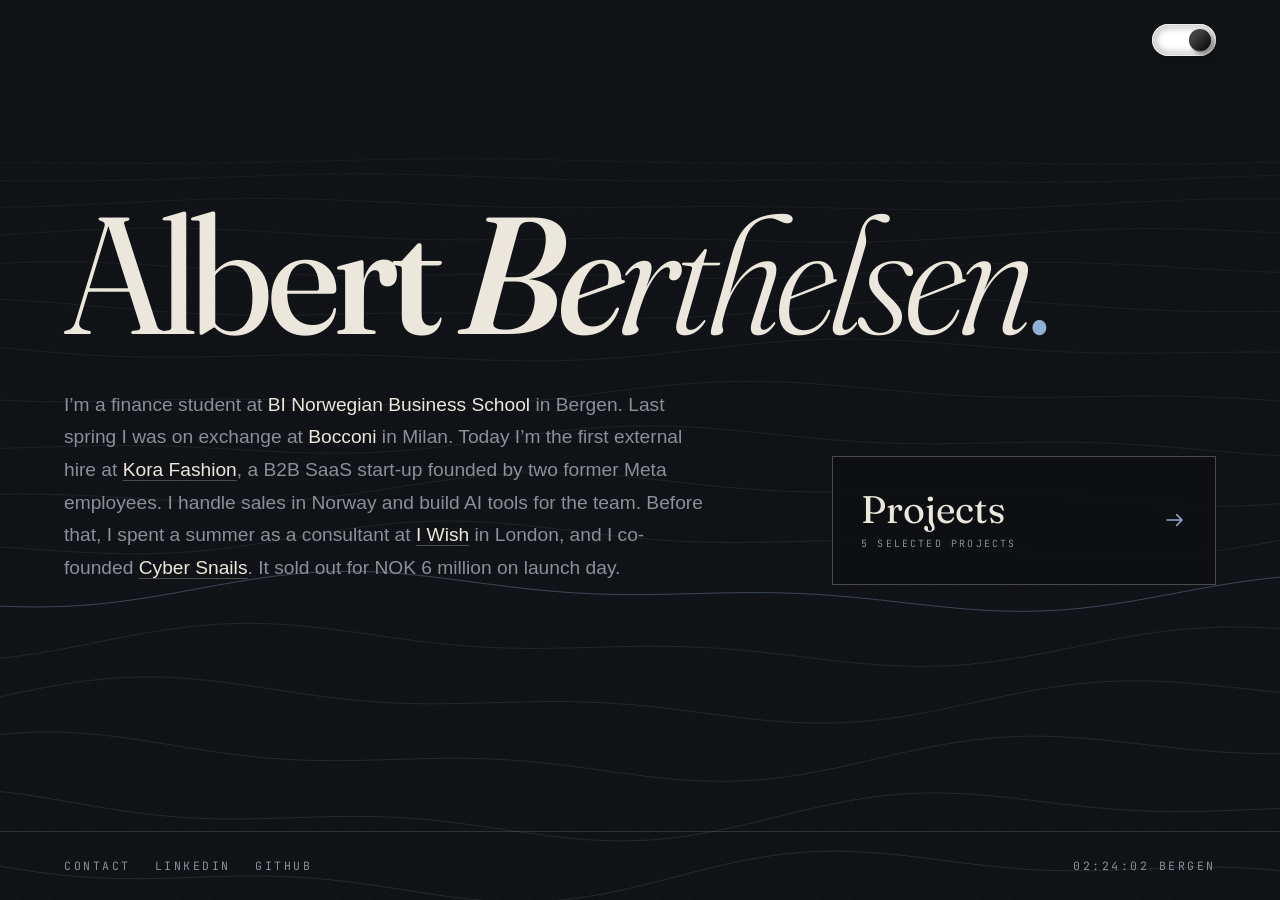
==== commit 76533b03: "Theme switch on the home page: dark by default, light theme across the site Co-Authored-By: Claude O" ====
--- a/index.html
+++ b/index.html
@@ -24,7 +24,10 @@
   <link rel="preconnect" href="https://fonts.googleapis.com">
   <link rel="preconnect" href="https://fonts.gstatic.com" crossorigin>
   <link rel="stylesheet" href="https://fonts.googleapis.com/css2?family=Fraunces:ital,opsz,wght,SOFT@0,9..144,100..900,0..100;1,9..144,100..900,0..100&family=JetBrains+Mono:wght@400&display=swap">
-  <script>document.documentElement.classList.add("js");</script>
+  <script>
+    document.documentElement.classList.add("js");
+    try { if (localStorage.getItem("theme") === "light") document.documentElement.setAttribute("data-theme", "light"); } catch (e) {}
+  </script>
   <link rel="stylesheet" href="/css/style.css">
   <script defer src="/_vercel/insights/script.js"></script>
 </head>
@@ -32,7 +35,9 @@
   <canvas id="market" aria-hidden="true"></canvas>
   <div class="curtain" aria-hidden="true"><span class="curtain-label"></span></div>
 
-  
+  <div class="home-tools">
+    <button class="theme-switch" type="button" aria-label="Light theme" aria-pressed="false"></button>
+  </div>
 
   <main class="hero">
       <h1 class="display"><span>Albert</span> <em>Berthelsen<span class="dot">.</span></em></h1>
--- a/css/style.css
+++ b/css/style.css
@@ -6,12 +6,33 @@
   --rule: rgba(236, 231, 220, 0.14);
   --rule-strong: rgba(236, 231, 220, 0.28);
   --accent: #8fb0d4;
+  --accent-rgb: 143, 176, 212;
+  --text-rgb: 236, 231, 220;
+  --surface: #14171d;
+  --glass: rgba(12, 14, 18, 0.6);
+  --scrim: rgba(6, 7, 9, 0.85);
   --serif: "Fraunces", Georgia, "Times New Roman", serif;
   --sans: -apple-system, BlinkMacSystemFont, "Segoe UI", Roboto, "Helvetica Neue", Arial, sans-serif;
   --mono: "JetBrains Mono", ui-monospace, SFMono-Regular, Menlo, monospace;
   --measure: 42rem;
   --gutter: clamp(1rem, 5vw, 4rem);
   color-scheme: dark;
+}
+
+/* Light theme, switched on with the toggle on the home page */
+:root[data-theme="light"] {
+  --bg: #f6f5f1;
+  --text: #16181c;
+  --muted: #676a70;
+  --rule: rgba(22, 24, 28, 0.14);
+  --rule-strong: rgba(22, 24, 28, 0.28);
+  --accent: #3a6694;
+  --accent-rgb: 58, 102, 148;
+  --text-rgb: 22, 24, 28;
+  --surface: #e8e6df;
+  --glass: rgba(246, 245, 241, 0.7);
+  --scrim: rgba(246, 245, 241, 0.92);
+  color-scheme: light;
 }
 
 /* ---------- Base ---------- */
@@ -196,7 +217,7 @@
   grid-template-columns: repeat(2, minmax(0, 1fr));
   max-width: 48rem;
   border: 1px solid var(--rule-strong);
-  background: rgba(12, 14, 18, 0.6);
+  background: var(--glass);
   backdrop-filter: blur(2px);
 }
 .card {
@@ -209,7 +230,7 @@
   transition: background 0.25s ease;
 }
 .card + .card { border-left: 1px solid var(--rule-strong); }
-.card:hover { background: rgba(143, 176, 212, 0.07); }
+.card:hover { background: rgba(var(--accent-rgb), 0.07); }
 .card-title { font-family: var(--serif); font-size: 1.9rem; line-height: 1.1; display: block; }
 .card-sub { display: block; margin-top: 0.4rem; font-size: 0.62rem; }
 .card-arrow { color: var(--accent); font-size: 1.5rem; transition: transform 0.25s ease; }
@@ -293,7 +314,7 @@
   .topbar { padding-top: 1.25rem; padding-bottom: 1.25rem; }
   .site-nav { gap: 1.25rem; }
   main { padding-top: 2.5rem; padding-bottom: 4rem; }
-  .hero { padding-top: 2.5rem; }
+  .hero { padding-top: 3.5rem; }
   .kicker::before { width: 2.5rem; }
   .display { font-size: clamp(3.6rem, 17vw, 6rem); white-space: normal; }
   .display > span, .display > em { display: block; }
@@ -348,7 +369,7 @@
   align-items: flex-end;
   padding: 0 var(--gutter) clamp(2rem, 8vh, 5rem);
   overflow: hidden;
-  background: #14171d;
+  background: var(--surface);
   border-top: 1px solid var(--accent);
   transform: translateY(101%);
   will-change: transform;
@@ -407,7 +428,7 @@
   overflow: visible;
 }
 .lightbox[open] { animation: zoom-in 0.45s cubic-bezier(0.2, 0.8, 0.2, 1); }
-.lightbox::backdrop { background: rgba(6, 7, 9, 0.85); backdrop-filter: blur(4px); }
+.lightbox::backdrop { background: var(--scrim); backdrop-filter: blur(4px); }
 .lightbox img { display: block; width: 100%; height: auto; max-height: 92vh; object-fit: contain; cursor: zoom-out; }
 .lightbox-close {
   position: absolute;
@@ -605,7 +626,7 @@
   overscroll-behavior: contain;
 }
 .drawer[open] { animation: drawer-in 0.45s cubic-bezier(0.2, 0.8, 0.2, 1); }
-.drawer::backdrop { background: rgba(6, 7, 9, 0.7); backdrop-filter: blur(3px); }
+.drawer::backdrop { background: var(--scrim); backdrop-filter: blur(3px); }
 .drawer-inner { padding: 2rem clamp(1.25rem, 5vw, 3rem) 4rem; }
 .drawer-head { display: flex; justify-content: space-between; align-items: center; margin-bottom: 1.5rem; }
 .drawer-head .kicker { margin: 0; }
@@ -687,3 +708,56 @@
 }
 .contact-photo-btn img { transition: transform 0.6s cubic-bezier(0.2, 0.8, 0.2, 1); }
 .contact-photo-btn:hover img { transform: scale(1.02); }
+
+/* ---------- Theme switch (home page) ----------
+   Based on a toggle from Uiverse.io by Yaya12085, scaled down. */
+.home-tools {
+  position: absolute;
+  top: 0;
+  left: 0;
+  right: 0;
+  z-index: 20;
+  display: flex;
+  justify-content: flex-end;
+  max-width: 84rem;
+  margin-inline: auto;
+  padding: 1.5rem var(--gutter);
+  pointer-events: none;
+}
+.theme-switch {
+  pointer-events: auto;
+  position: relative;
+  width: 64px;
+  height: 32px;
+  padding: 0;
+  border: 0;
+  border-radius: 16px;
+  background-color: #ffffff;
+  box-shadow: inset 0 0 3px 2px rgba(255, 255, 255, 1),
+    inset 0 0 10px 1px rgba(0, 0, 0, 0.488), 5px 10px 15px rgba(0, 0, 0, 0.096),
+    inset 0 0 0 2px rgba(0, 0, 0, 0.3);
+  cursor: pointer;
+  transition: transform 0.4s;
+}
+.theme-switch:hover { transform: perspective(100px) rotateX(-5deg) rotateY(5deg); }
+.theme-switch[aria-pressed="true"]:hover { transform: perspective(100px) rotateX(5deg) rotateY(-5deg); }
+.theme-switch::before {
+  content: "";
+  position: absolute;
+  top: 5px;
+  left: 37px;
+  width: 22px;
+  height: 22px;
+  border-radius: 50%;
+  background-color: #000000;
+  background-image: linear-gradient(315deg, #000000 0%, #414141 70%);
+  box-shadow: 0 1px 1px rgba(0, 0, 0, 0.3), 5px 5px 5px rgba(0, 0, 0, 0.3);
+  transition: 0.4s;
+}
+.theme-switch[aria-pressed="true"]::before {
+  left: 5px;
+  background-image: linear-gradient(130deg, #757272 10%, #ffffff 11%, #726f6f 62%);
+}
+@media (max-width: 34rem) {
+  .home-tools { padding-top: 1rem; padding-bottom: 1rem; }
+}
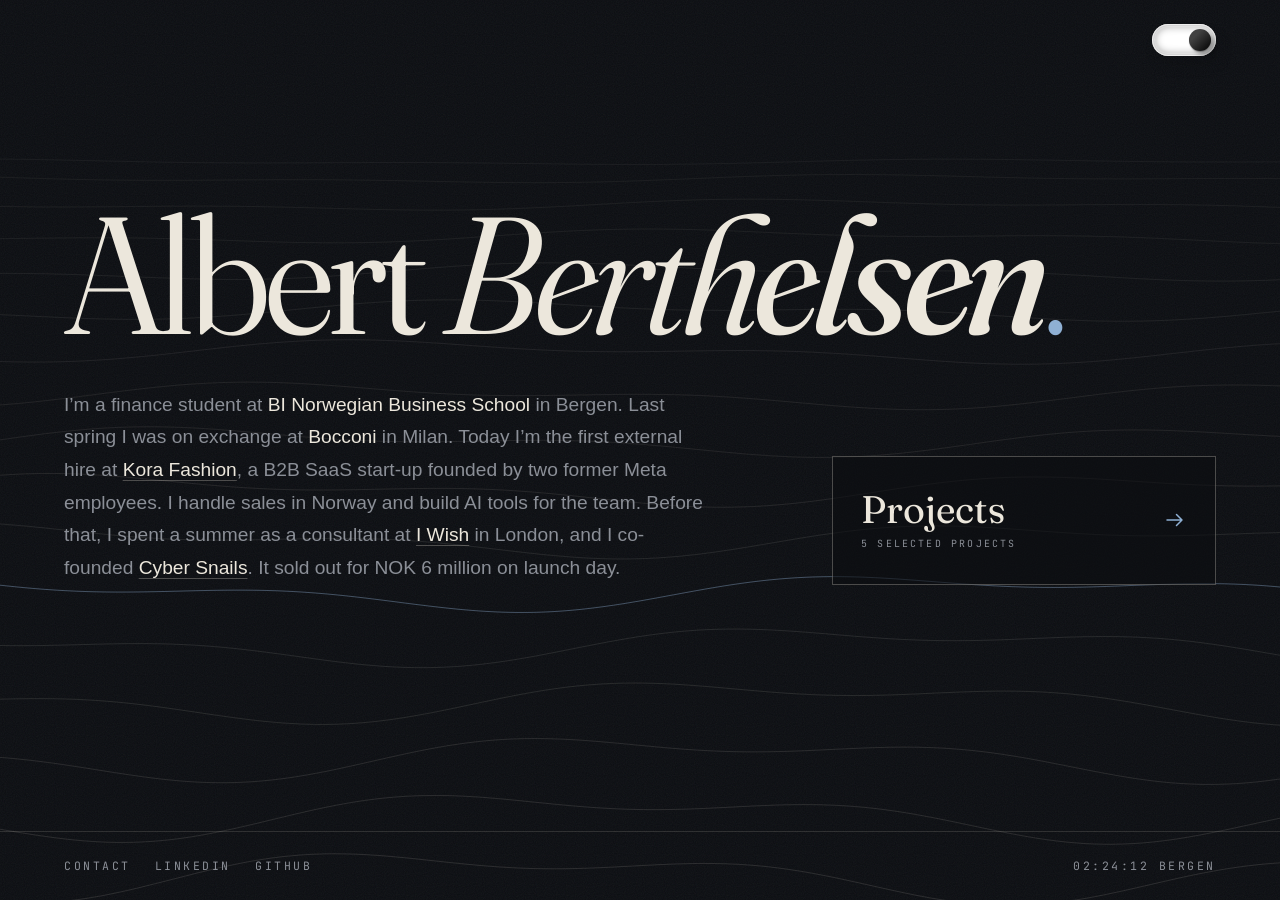
==== commit c746ca15: "Glass AB intro on first visit; theme switch on every page; swaps can't stall Glass effect ported fro" ====
--- a/index.html
+++ b/index.html
@@ -27,6 +27,7 @@
   <script>
     document.documentElement.classList.add("js");
     try { if (localStorage.getItem("theme") === "light") document.documentElement.setAttribute("data-theme", "light"); } catch (e) {}
+    try { if (sessionStorage.getItem("ab-intro") || matchMedia("(prefers-reduced-motion: reduce)").matches) document.documentElement.classList.add("intro-seen"); } catch (e) {}
   </script>
   <link rel="stylesheet" href="/css/style.css">
   <script defer src="/_vercel/insights/script.js"></script>
@@ -35,6 +36,10 @@
   <canvas id="market" aria-hidden="true"></canvas>
   <div class="curtain" aria-hidden="true"><span class="curtain-label"></span></div>
 
+  <div class="intro" id="intro" role="presentation" aria-hidden="true">
+    <span class="intro-mark">AB</span>
+    <span class="intro-skip mono">Click to enter</span>
+  </div>
   <div class="home-tools">
     <button class="theme-switch" type="button" aria-label="Light theme" aria-pressed="false"></button>
   </div>
--- a/css/style.css
+++ b/css/style.css
@@ -761,3 +761,39 @@
 @media (max-width: 34rem) {
   .home-tools { padding-top: 1rem; padding-bottom: 1rem; }
 }
+
+/* ---------- Intro: glass AB before the site ---------- */
+.intro {
+  position: fixed;
+  inset: 0;
+  z-index: 60;
+  display: grid;
+  place-items: center;
+  background: var(--bg);
+  cursor: pointer;
+  transition: transform 0.85s cubic-bezier(0.7, 0, 0.2, 1);
+}
+.intro-seen .intro { display: none; }
+.intro.leave { transform: translateY(-101%); }
+.intro-mark {
+  font-family: var(--serif);
+  font-size: clamp(4rem, 12vw, 7rem);
+  letter-spacing: -0.02em;
+}
+.intro.on .intro-mark { display: none; }
+.intro-skip {
+  position: absolute;
+  bottom: 2rem;
+  left: 0;
+  right: 0;
+  text-align: center;
+  opacity: 0;
+  animation: skip-in 0.6s ease 1.2s forwards;
+}
+@keyframes skip-in { to { opacity: 1; } }
+html.intro-playing { overflow: hidden; }
+.intro-playing .rv { animation-play-state: paused; }
+
+/* Theme switch in the top bar on the other pages */
+.site-nav { align-items: center; }
+.site-nav .theme-switch { margin-left: 0.25rem; transform-origin: center; scale: 0.8; }
